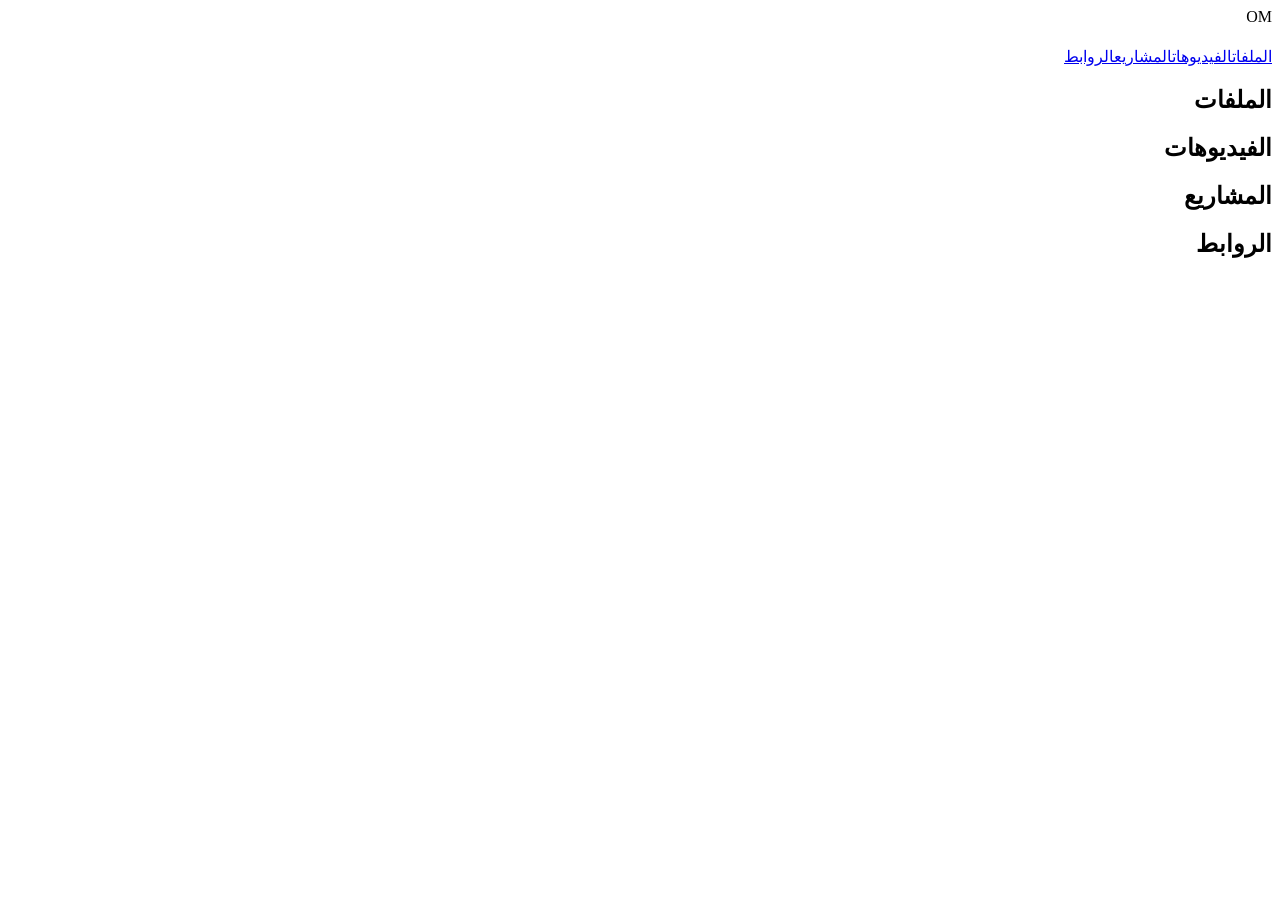
==== index.html @ b7ac4d61 "Create index.html" ====
<!DOCTYPE html>
<html lang="ar" dir="rtl">
<head>
<meta charset="utf-8">
<meta name="viewport" content="width=device-width, initial-scale=1">
<title>OM</title>
<link rel="stylesheet" href="style.css">
</head>
<body>
<header class="hero">
  <div class="logo" id="logo">OM</div>
  <h1 id="name"></h1>
  <p id="tagline"></p>
  <nav><a href="#files">الملفات</a><a href="#videos">الفيديوهات</a><a href="#projects">المشاريع</a><a href="#links">الروابط</a></nav>
</header>
<main>
  <section id="files"><h2>الملفات</h2><div id="filesBox"></div></section>
  <section id="videos"><h2>الفيديوهات</h2><div id="videosBox" class="vgrid"></div></section>
  <section id="projects"><h2>المشاريع</h2><div id="projBox"></div></section>
  <section id="links"><h2>الروابط</h2><div id="linkBox"></div></section>
</main>
<footer id="foot"></footer>
<script src="data.js"></script>
<script src="script.js"></script>
</body>
</html>
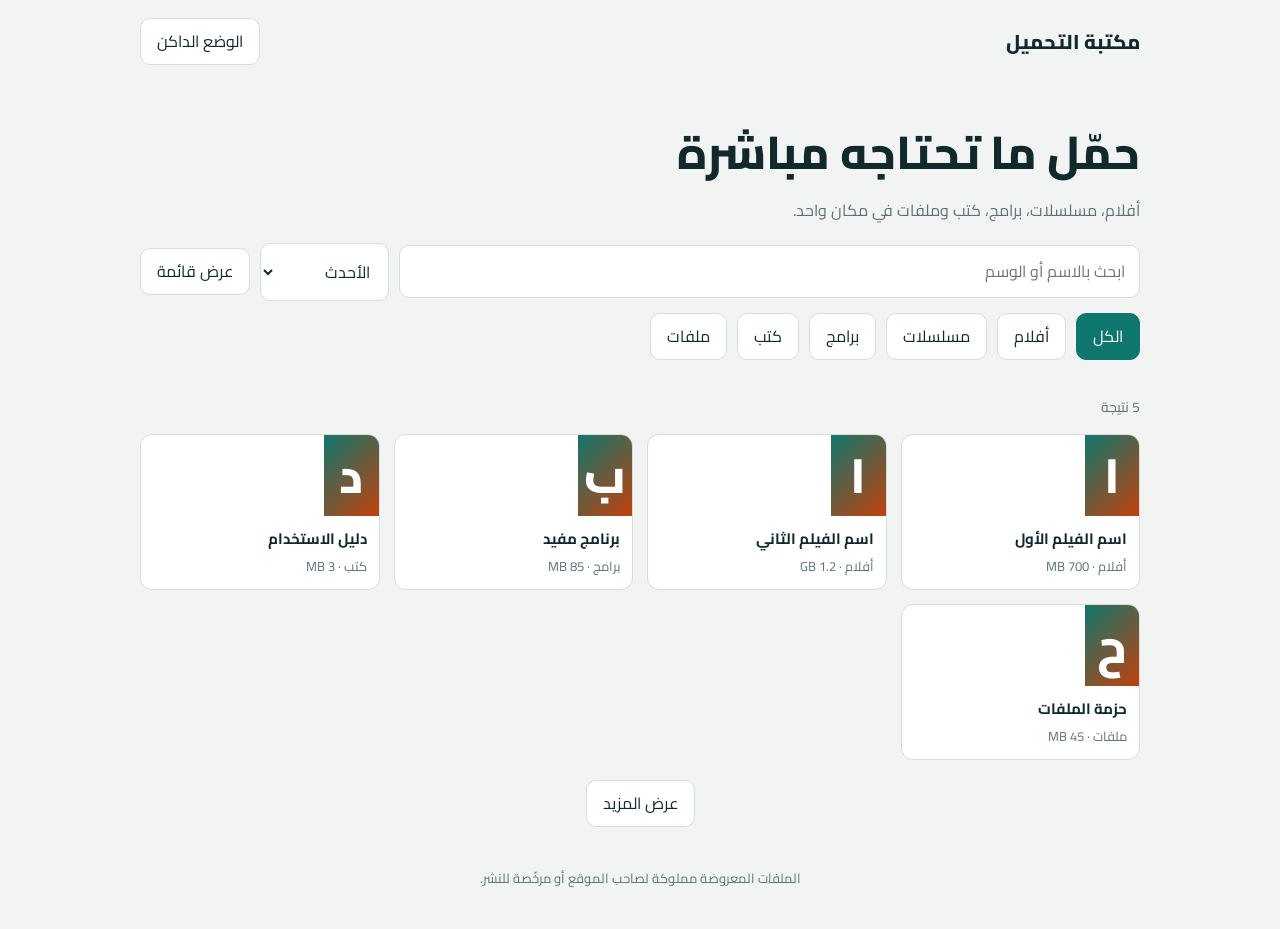
==== commit ea22544a: "Update index.html" ====
--- a/index.html
+++ b/index.html
@@ -3,24 +3,130 @@
 <head>
 <meta charset="utf-8">
 <meta name="viewport" content="width=device-width, initial-scale=1">
-<title>OM</title>
-<link rel="stylesheet" href="style.css">
+<title>مكتبة التحميل المباشر</title>
+<meta name="description" content="تحميل مباشر للأفلام والبرامج والكتب والملفات">
+<link href="https://fonts.googleapis.com/css2?family=Cairo:wght@400;600;800&display=swap" rel="stylesheet">
+<style>
+:root{--bg:#f1f4f3;--sf:#fff;--ink:#12292c;--mut:#5d7275;--ln:#d5dedd;--ac:#0f766e;--acx:#fff;--wm:#c2410c}
+:root[data-theme=dark]{--bg:#0e1b1d;--sf:#16282b;--ink:#e6f0ef;--mut:#93aaad;--ln:#27403f;--ac:#2dd4bf;--acx:#06201d;--wm:#fb923c}
+*{box-sizing:border-box}
+body{margin:0;background:var(--bg);color:var(--ink);font-family:Cairo,Tahoma,Arial,sans-serif;line-height:1.7}
+.w{max-width:1040px;margin:auto;padding:0 20px}
+.top{display:flex;justify-content:space-between;align-items:center;padding:18px 0}
+.logo{font-weight:800;font-size:20px}
+button,select,input{font:inherit;color:var(--ink)}
+.btn{padding:9px 16px;border:1px solid var(--ln);border-radius:10px;background:var(--sf);cursor:pointer}
+.btn[aria-pressed=true]{background:var(--ac);color:var(--acx);border-color:var(--ac)}
+.hero{padding:30px 0 18px}
+h1{font-size:clamp(28px,6vw,46px);font-weight:800;margin:0 0 6px}
+.hero p{margin:0 0 18px;color:var(--mut)}
+.row{display:flex;gap:10px;flex-wrap:wrap;align-items:center;margin-bottom:12px}
+input[type=search],select{padding:12px 14px;border:1px solid var(--ln);border-radius:10px;background:var(--sf)}
+input[type=search]{flex:1 1 260px}
+.stats{color:var(--mut);font-size:14px;margin:6px 0 14px}
+#list{display:grid;grid-template-columns:repeat(auto-fill,minmax(200px,1fr));gap:14px;padding-bottom:20px}
+#list.rows{grid-template-columns:1fr}
+.card{background:var(--sf);border:1px solid var(--ln);border-radius:12px;overflow:hidden;cursor:pointer;display:flex;flex-direction:column;text-align:right;padding:0}
+.rows .card{flex-direction:row;align-items:center}
+.cover{aspect-ratio:2/3;background:linear-gradient(135deg,var(--ac),var(--wm));display:grid;place-items:center;font-size:48px;font-weight:800;color:#fff;background-size:cover;background-position:center}
+.rows .cover{width:64px;aspect-ratio:1;font-size:26px;flex:none}
+.info{padding:10px 12px}
+.info b{display:block;font-size:15px}
+.mut{color:var(--mut);font-size:13px}
+.more{display:block;margin:0 auto 40px}
+dialog{border:1px solid var(--ln);border-radius:14px;background:var(--sf);color:var(--ink);max-width:480px;width:92%;padding:22px}
+dialog::backdrop{background:rgba(0,0,0,.55)}
+dialog h2{margin:0 0 6px}
+.tbl{display:grid;grid-template-columns:auto 1fr;gap:4px 16px;margin:14px 0;font-size:14px}
+.tbl span:nth-child(odd){color:var(--mut)}
+.acts{display:flex;gap:8px;flex-wrap:wrap}
+.dl{flex:1;text-align:center;text-decoration:none;padding:11px;border-radius:10px;background:var(--ac);color:var(--acx);font-weight:600}
+.empty{grid-column:1/-1;text-align:center;color:var(--mut);padding:40px 0}
+footer{text-align:center;color:var(--mut);font-size:13px;padding:0 20px 40px}
+:focus-visible{outline:3px solid var(--wm);outline-offset:2px}
+</style>
 </head>
 <body>
-<header class="hero">
-  <div class="logo" id="logo">OM</div>
-  <h1 id="name"></h1>
-  <p id="tagline"></p>
-  <nav><a href="#files">الملفات</a><a href="#videos">الفيديوهات</a><a href="#projects">المشاريع</a><a href="#links">الروابط</a></nav>
-</header>
-<main>
-  <section id="files"><h2>الملفات</h2><div id="filesBox"></div></section>
-  <section id="videos"><h2>الفيديوهات</h2><div id="videosBox" class="vgrid"></div></section>
-  <section id="projects"><h2>المشاريع</h2><div id="projBox"></div></section>
-  <section id="links"><h2>الروابط</h2><div id="linkBox"></div></section>
-</main>
-<footer id="foot"></footer>
-<script src="data.js"></script>
-<script src="script.js"></script>
+<div class="w">
+  <div class="top"><span class="logo">مكتبة التحميل</span><button class="btn" id="theme">الوضع الداكن</button></div>
+  <section class="hero">
+    <h1>حمّل ما تحتاجه مباشرة</h1>
+    <p>أفلام، مسلسلات، برامج، كتب وملفات في مكان واحد.</p>
+    <div class="row">
+      <input type="search" id="q" placeholder="ابحث بالاسم أو الوسم" aria-label="بحث">
+      <select id="sort" aria-label="ترتيب">
+        <option value="new">الأحدث</option><option value="pop">الأكثر تحميلاً</option>
+        <option value="big">الأكبر حجماً</option><option value="az">أبجدياً</option>
+      </select>
+      <button class="btn" id="view" aria-pressed="false">عرض قائمة</button>
+    </div>
+    <div class="row" id="cats"></div>
+  </section>
+  <div class="stats" id="stats"></div>
+  <main id="list"></main>
+  <button class="btn more" id="more">عرض المزيد</button>
+</div>
+<footer>الملفات المعروضة مملوكة لصاحب الموقع أو مرخّصة للنشر.</footer>
+
+<dialog id="dlg">
+  <h2 id="dt"></h2><div class="mut" id="dd"></div>
+  <div class="tbl" id="dm"></div>
+  <div class="acts">
+    <a class="dl" id="dl" download>تحميل مباشر</a>
+    <button class="btn" id="share">نسخ الرابط</button>
+    <button class="btn" id="close">إغلاق</button>
+  </div>
+</dialog>
+
+<script>
+/* ===== عدّل القائمة فقط =====
+ cat: أفلام | مسلسلات | برامج | كتب | ملفات
+ sizeMB: الحجم بالميغابايت | cover: رابط صورة الغلاف (اختياري) | date: YYYY-MM-DD
+*/
+const ITEMS=[
+ {id:1,title:"اسم الفيلم الأول",cat:"أفلام",sizeMB:700,fmt:"MP4",date:"2026-11-01",desc:"وصف مختصر للفيلم.",tags:["دراما"],url:"files/film1.mp4",cover:""},
+ {id:2,title:"اسم الفيلم الثاني",cat:"أفلام",sizeMB:1200,fmt:"MKV",date:"2026-10-20",desc:"وصف مختصر للفيلم.",tags:["أكشن"],url:"https://example.com/film2.mkv",cover:""},
+ {id:3,title:"برنامج مفيد",cat:"برامج",sizeMB:85,fmt:"EXE",date:"2026-09-05",desc:"وصف البرنامج ومتطلباته.",tags:["أدوات"],url:"files/app.exe",cover:""},
+ {id:4,title:"دليل الاستخدام",cat:"كتب",sizeMB:3,fmt:"PDF",date:"2026-08-12",desc:"كتاب إلكتروني.",tags:["تعليم"],url:"files/guide.pdf",cover:""},
+ {id:5,title:"حزمة الملفات",cat:"ملفات",sizeMB:45,fmt:"ZIP",date:"2026-07-30",desc:"مجموعة ملفات مضغوطة.",tags:["حزمة"],url:"files/pack.zip",cover:""}
+];
+const CATS=["الكل","أفلام","مسلسلات","برامج","كتب","ملفات"],PAGE=12;
+const $=s=>document.getElementById(s);
+let cat="الكل",shown=PAGE,cur=null,counts={};
+try{counts=JSON.parse(localStorage.getItem("dlc")||"{}")}catch(e){}
+const esc=s=>String(s).replace(/[&<>"']/g,c=>({"&":"&amp;","<":"&lt;",">":"&gt;",'"':"&quot;","'":"&#39;"}[c]));
+const size=m=>m>=1024?(m/1024).toFixed(1)+" GB":m+" MB";
+const pop=i=>counts[i.id]||0;
+
+$("cats").innerHTML=CATS.map(c=>`<button class="btn" data-c="${c}" aria-pressed="${c==="الكل"}">${c}</button>`).join("");
+$("cats").onclick=e=>{const b=e.target.closest("button");if(!b)return;cat=b.dataset.c;shown=PAGE;
+ document.querySelectorAll("#cats button").forEach(x=>x.setAttribute("aria-pressed",x===b));render()};
+
+function render(){
+ const t=$("q").value.trim().toLowerCase(),s=$("sort").value;
+ let r=ITEMS.filter(i=>(cat==="الكل"||i.cat===cat)&&(i.title+" "+i.tags.join(" ")).toLowerCase().includes(t));
+ r.sort({new:(a,b)=>b.date.localeCompare(a.date),pop:(a,b)=>pop(b)-pop(a),big:(a,b)=>b.sizeMB-a.sizeMB,az:(a,b)=>a.title.localeCompare(b.title,"ar")}[s]);
+ $("stats").textContent=r.length+" نتيجة";
+ $("list").innerHTML=r.length?r.slice(0,shown).map(i=>`<button class="card" data-id="${i.id}">
+  <div class="cover" ${i.cover?`style="background-image:url('${esc(i.cover)}')"`:""}>${i.cover?"":esc(i.title[0])}</div>
+  <div class="info"><b>${esc(i.title)}</b><span class="mut">${i.cat} · ${size(i.sizeMB)}</span></div></button>`).join(""):'<div class="empty">لا توجد نتائج. جرّب كلمة أخرى أو قسماً آخر.</div>';
+ $("more").hidden=r.length<=shown;
+}
+$("q").oninput=()=>{shown=PAGE;render()};$("sort").onchange=render;
+$("more").onclick=()=>{shown+=PAGE;render()};
+$("view").onclick=e=>{const on=$("list").classList.toggle("rows");e.target.setAttribute("aria-pressed",on);e.target.textContent=on?"عرض شبكة":"عرض قائمة"};
+$("list").onclick=e=>{const c=e.target.closest(".card");if(!c)return;cur=ITEMS.find(i=>i.id==c.dataset.id);
+ $("dt").textContent=cur.title;$("dd").textContent=cur.desc;
+ $("dm").innerHTML=[["القسم",cur.cat],["الصيغة",cur.fmt],["الحجم",size(cur.sizeMB)],["التاريخ",cur.date],["التحميلات",pop(cur)]].map(([a,b])=>`<span>${a}</span><span>${esc(b)}</span>`).join("");
+ $("dl").href=cur.url;$("dlg").showModal()};
+$("dl").onclick=()=>{counts[cur.id]=pop(cur)+1;try{localStorage.setItem("dlc",JSON.stringify(counts))}catch(e){}};
+$("close").onclick=()=>$("dlg").close();
+$("share").onclick=async()=>{const u=new URL(cur.url,location.href).href;
+ try{await navigator.clipboard.writeText(u);$("share").textContent="تم النسخ"}catch(e){prompt("انسخ الرابط",u)}
+ setTimeout(()=>$("share").textContent="نسخ الرابط",1500)};
+$("theme").onclick=()=>{const d=document.documentElement.dataset.theme!=="dark";document.documentElement.dataset.theme=d?"dark":"light";$("theme").textContent=d?"الوضع الفاتح":"الوضع الداكن"};
+if(matchMedia("(prefers-color-scheme:dark)").matches)$("theme").click();
+render();
+</script>
 </body>
 </html>
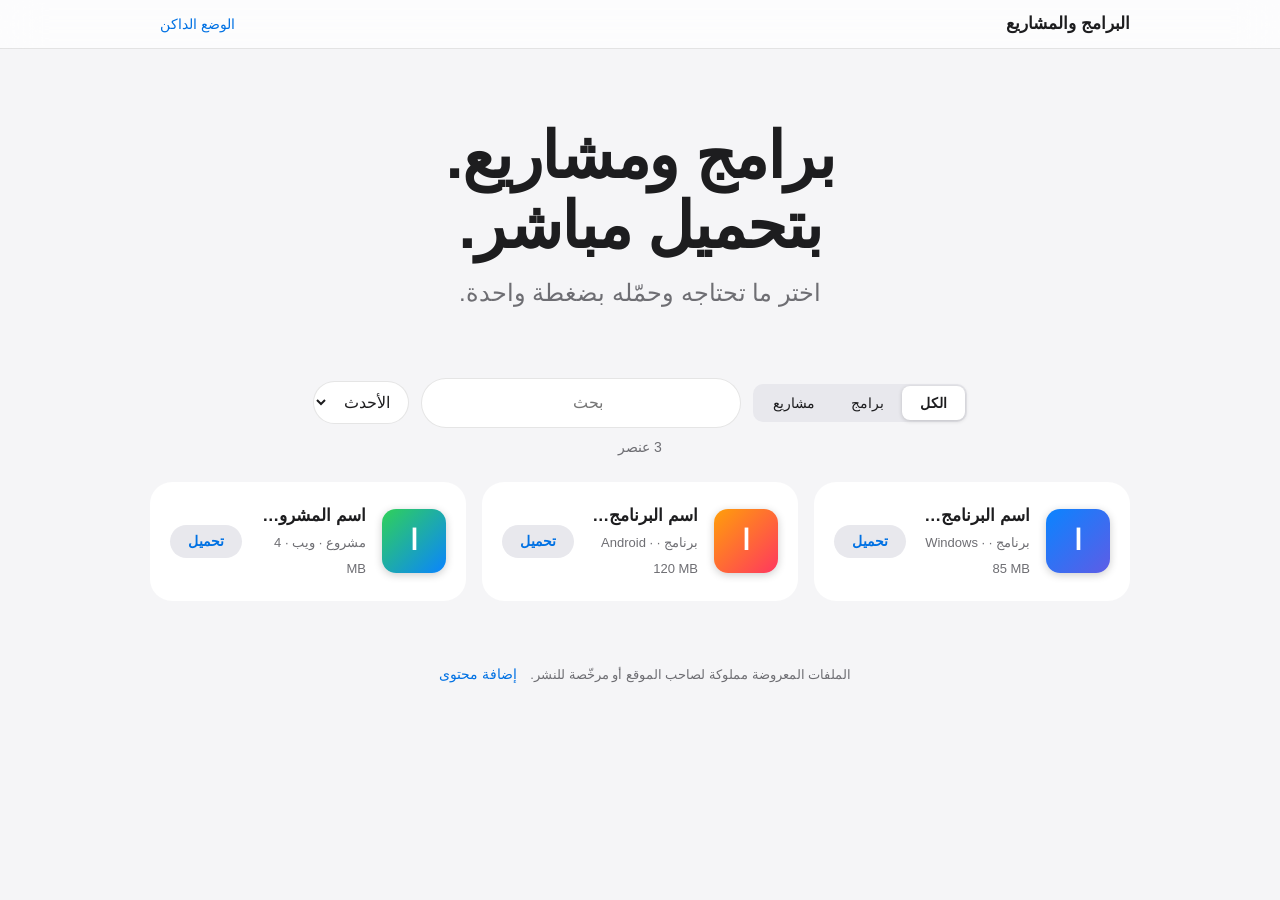
==== commit 1d8d43da: "Add files via upload" ====
--- a/index.html
+++ b/index.html
@@ -3,130 +3,171 @@
 <head>
 <meta charset="utf-8">
 <meta name="viewport" content="width=device-width, initial-scale=1">
-<title>مكتبة التحميل المباشر</title>
-<meta name="description" content="تحميل مباشر للأفلام والبرامج والكتب والملفات">
-<link href="https://fonts.googleapis.com/css2?family=Cairo:wght@400;600;800&display=swap" rel="stylesheet">
+<title>البرامج والمشاريع</title>
+<meta name="description" content="تحميل برامج ومشاريع مباشرة">
 <style>
-:root{--bg:#f1f4f3;--sf:#fff;--ink:#12292c;--mut:#5d7275;--ln:#d5dedd;--ac:#0f766e;--acx:#fff;--wm:#c2410c}
-:root[data-theme=dark]{--bg:#0e1b1d;--sf:#16282b;--ink:#e6f0ef;--mut:#93aaad;--ln:#27403f;--ac:#2dd4bf;--acx:#06201d;--wm:#fb923c}
+:root{--bg:#f5f5f7;--sf:#fff;--ink:#1d1d1f;--mut:#6e6e73;--ln:rgba(0,0,0,.1);--ac:#0071e3;--nav:rgba(255,255,255,.72);--seg:#e8e8ed}
+:root[data-theme=dark]{--bg:#000;--sf:#1d1d1f;--ink:#f5f5f7;--mut:#a1a1a6;--ln:rgba(255,255,255,.14);--ac:#2997ff;--nav:rgba(22,22,23,.72);--seg:#2c2c2e}
 *{box-sizing:border-box}
-body{margin:0;background:var(--bg);color:var(--ink);font-family:Cairo,Tahoma,Arial,sans-serif;line-height:1.7}
-.w{max-width:1040px;margin:auto;padding:0 20px}
-.top{display:flex;justify-content:space-between;align-items:center;padding:18px 0}
-.logo{font-weight:800;font-size:20px}
-button,select,input{font:inherit;color:var(--ink)}
-.btn{padding:9px 16px;border:1px solid var(--ln);border-radius:10px;background:var(--sf);cursor:pointer}
-.btn[aria-pressed=true]{background:var(--ac);color:var(--acx);border-color:var(--ac)}
-.hero{padding:30px 0 18px}
-h1{font-size:clamp(28px,6vw,46px);font-weight:800;margin:0 0 6px}
-.hero p{margin:0 0 18px;color:var(--mut)}
-.row{display:flex;gap:10px;flex-wrap:wrap;align-items:center;margin-bottom:12px}
-input[type=search],select{padding:12px 14px;border:1px solid var(--ln);border-radius:10px;background:var(--sf)}
-input[type=search]{flex:1 1 260px}
-.stats{color:var(--mut);font-size:14px;margin:6px 0 14px}
-#list{display:grid;grid-template-columns:repeat(auto-fill,minmax(200px,1fr));gap:14px;padding-bottom:20px}
-#list.rows{grid-template-columns:1fr}
-.card{background:var(--sf);border:1px solid var(--ln);border-radius:12px;overflow:hidden;cursor:pointer;display:flex;flex-direction:column;text-align:right;padding:0}
-.rows .card{flex-direction:row;align-items:center}
-.cover{aspect-ratio:2/3;background:linear-gradient(135deg,var(--ac),var(--wm));display:grid;place-items:center;font-size:48px;font-weight:800;color:#fff;background-size:cover;background-position:center}
-.rows .cover{width:64px;aspect-ratio:1;font-size:26px;flex:none}
-.info{padding:10px 12px}
-.info b{display:block;font-size:15px}
+html{-webkit-text-size-adjust:100%}
+body{margin:0;background:var(--bg);color:var(--ink);line-height:1.6;
+ font-family:-apple-system,BlinkMacSystemFont,"SF Pro Display","SF Arabic","Segoe UI",Tahoma,Arial,sans-serif;-webkit-font-smoothing:antialiased}
+nav{position:sticky;top:0;z-index:5;background:var(--nav);backdrop-filter:saturate(180%) blur(20px);-webkit-backdrop-filter:saturate(180%) blur(20px);border-bottom:1px solid var(--ln)}
+.w{max-width:1024px;margin:auto;padding:0 22px}
+nav .w{display:flex;justify-content:space-between;align-items:center;height:48px}
+.brand{font-weight:600;font-size:17px}
+.pill{border:0;background:transparent;color:var(--ac);font:inherit;font-size:14px;cursor:pointer;padding:6px 10px;border-radius:99px}
+.pill:hover{background:var(--seg)}
+.hero{text-align:center;padding:72px 0 36px}
+h1{font-size:clamp(34px,7vw,64px);font-weight:700;letter-spacing:-.02em;line-height:1.1;margin:0 0 12px}
+.hero p{font-size:clamp(17px,2.6vw,24px);color:var(--mut);margin:0 auto;max-width:34ch}
+.bar{display:flex;gap:12px;flex-wrap:wrap;justify-content:center;align-items:center;margin:30px 0 8px}
+.seg{display:inline-flex;background:var(--seg);border-radius:10px;padding:2px}
+.seg button{border:0;background:transparent;color:var(--ink);font:inherit;font-size:14px;padding:6px 18px;border-radius:8px;cursor:pointer}
+.seg button[aria-pressed=true]{background:var(--sf);box-shadow:0 1px 4px rgba(0,0,0,.18);font-weight:600}
+input,select,textarea{font:inherit;color:var(--ink);background:var(--sf);border:1px solid var(--ln);border-radius:12px;padding:11px 14px;width:100%}
+.bar input{width:min(100%,320px);border-radius:99px;text-align:center}
+.bar select{width:auto;border-radius:99px}
+.count{text-align:center;color:var(--mut);font-size:14px;margin:6px 0 24px}
+#list{display:grid;grid-template-columns:repeat(auto-fill,minmax(300px,1fr));gap:16px;padding-bottom:56px}
+.card{background:var(--sf);border-radius:22px;padding:20px;display:flex;gap:16px;align-items:center;cursor:pointer;border:0;text-align:right;color:inherit;font:inherit;width:100%;transition:transform .2s}
+.card:hover{transform:scale(1.02)}
+.icon{width:64px;height:64px;border-radius:22%;flex:none;display:grid;place-items:center;color:#fff;font-size:28px;font-weight:700;background-size:cover;background-position:center;box-shadow:0 2px 8px rgba(0,0,0,.2)}
+.card .t{flex:1;min-width:0}
+.card b{display:block;font-size:17px;font-weight:600;white-space:nowrap;overflow:hidden;text-overflow:ellipsis}
 .mut{color:var(--mut);font-size:13px}
-.more{display:block;margin:0 auto 40px}
-dialog{border:1px solid var(--ln);border-radius:14px;background:var(--sf);color:var(--ink);max-width:480px;width:92%;padding:22px}
-dialog::backdrop{background:rgba(0,0,0,.55)}
-dialog h2{margin:0 0 6px}
-.tbl{display:grid;grid-template-columns:auto 1fr;gap:4px 16px;margin:14px 0;font-size:14px}
+.get{background:var(--seg);color:var(--ac);border-radius:99px;padding:5px 18px;font-weight:600;font-size:14px}
+.empty{grid-column:1/-1;text-align:center;color:var(--mut);padding:50px 0}
+dialog{border:0;border-radius:24px;background:var(--sf);color:var(--ink);width:min(92%,460px);padding:26px;box-shadow:0 20px 60px rgba(0,0,0,.35)}
+dialog::backdrop{background:rgba(0,0,0,.45);backdrop-filter:blur(6px)}
+.head{display:flex;gap:16px;align-items:center;margin-bottom:12px}
+.head h2{margin:0;font-size:24px;font-weight:700}
+.tbl{display:grid;grid-template-columns:auto 1fr;gap:6px 18px;font-size:14px;margin:16px 0;padding:14px 0;border-block:1px solid var(--ln)}
 .tbl span:nth-child(odd){color:var(--mut)}
 .acts{display:flex;gap:8px;flex-wrap:wrap}
-.dl{flex:1;text-align:center;text-decoration:none;padding:11px;border-radius:10px;background:var(--ac);color:var(--acx);font-weight:600}
-.empty{grid-column:1/-1;text-align:center;color:var(--mut);padding:40px 0}
-footer{text-align:center;color:var(--mut);font-size:13px;padding:0 20px 40px}
-:focus-visible{outline:3px solid var(--wm);outline-offset:2px}
+.btn{flex:1;text-align:center;text-decoration:none;border:0;cursor:pointer;font:inherit;font-weight:600;padding:12px 18px;border-radius:99px;background:var(--seg);color:var(--ac)}
+.btn.main{background:var(--ac);color:#fff}
+.btn:hover{filter:brightness(1.08)}
+#admin{display:none;padding-bottom:60px}
+#admin.on{display:block}
+#admin form{display:grid;gap:12px;grid-template-columns:repeat(auto-fit,minmax(220px,1fr));background:var(--sf);border-radius:22px;padding:22px}
+#admin .full{grid-column:1/-1}
+label{font-size:13px;color:var(--mut);display:block;margin-bottom:4px}
+pre{direction:ltr;text-align:left;background:var(--sf);border-radius:16px;padding:16px;overflow:auto;font-size:13px;white-space:pre-wrap;word-break:break-all}
+footer{text-align:center;color:var(--mut);font-size:13px;padding:0 20px 44px}
+:focus-visible{outline:3px solid var(--ac);outline-offset:2px}
+@media (prefers-reduced-motion:reduce){.card{transition:none}}
 </style>
 </head>
 <body>
+<nav><div class="w"><span class="brand">البرامج والمشاريع</span><button class="pill" id="theme">الوضع الداكن</button></div></nav>
+
 <div class="w">
-  <div class="top"><span class="logo">مكتبة التحميل</span><button class="btn" id="theme">الوضع الداكن</button></div>
-  <section class="hero">
-    <h1>حمّل ما تحتاجه مباشرة</h1>
-    <p>أفلام، مسلسلات، برامج، كتب وملفات في مكان واحد.</p>
-    <div class="row">
-      <input type="search" id="q" placeholder="ابحث بالاسم أو الوسم" aria-label="بحث">
-      <select id="sort" aria-label="ترتيب">
-        <option value="new">الأحدث</option><option value="pop">الأكثر تحميلاً</option>
-        <option value="big">الأكبر حجماً</option><option value="az">أبجدياً</option>
-      </select>
-      <button class="btn" id="view" aria-pressed="false">عرض قائمة</button>
-    </div>
-    <div class="row" id="cats"></div>
-  </section>
-  <div class="stats" id="stats"></div>
+ <section id="store">
+  <div class="hero"><h1>برامج ومشاريع.<br>بتحميل مباشر.</h1><p>اختر ما تحتاجه وحمّله بضغطة واحدة.</p></div>
+  <div class="bar">
+   <div class="seg" id="seg">
+    <button data-c="الكل" aria-pressed="true">الكل</button><button data-c="برنامج" aria-pressed="false">برامج</button><button data-c="مشروع" aria-pressed="false">مشاريع</button>
+   </div>
+   <input type="search" id="q" placeholder="بحث" aria-label="بحث">
+   <select id="sort" aria-label="ترتيب"><option value="new">الأحدث</option><option value="az">أبجدياً</option></select>
+  </div>
+  <div class="count" id="count"></div>
   <main id="list"></main>
-  <button class="btn more" id="more">عرض المزيد</button>
+ </section>
+
+ <section id="admin">
+  <div class="hero" style="padding-bottom:20px"><h1 style="font-size:40px">إضافة محتوى</h1><p>املأ الحقول، انسخ الناتج وألصقه في data.json.</p></div>
+  <form id="f">
+   <div><label>النوع</label><select name="type"><option>برنامج</option><option>مشروع</option></select></div>
+   <div><label>الاسم</label><input name="title" required></div>
+   <div class="full"><label>الوصف</label><textarea name="desc" rows="2"></textarea></div>
+   <div><label>الإصدار</label><input name="version" placeholder="1.0.0"></div>
+   <div><label>الحجم</label><input name="size" placeholder="50 MB"></div>
+   <div><label>المنصة</label><input name="platform" placeholder="Windows / Android / ويب"></div>
+   <div><label>الوسوم (افصل بفاصلة)</label><input name="tags"></div>
+   <div><label>رابط التحميل</label><input name="url" dir="ltr"></div>
+   <div><label>رابط المستودع</label><input name="repo" dir="ltr"></div>
+   <div><label>رابط التجربة</label><input name="demo" dir="ltr"></div>
+   <div><label>رابط الأيقونة</label><input name="icon" dir="ltr"></div>
+   <div class="full acts"><button class="btn main" type="submit">إنشاء الكود</button><button class="btn" type="button" id="preview">معاينة هنا فقط</button><button class="btn" type="button" id="back">رجوع للموقع</button></div>
+  </form>
+  <p class="mut">الصق السطر الناتج داخل القوسين [ ] في data.json وافصل بين العناصر بفاصلة، ثم احفظ في GitHub.</p>
+  <pre id="out" hidden></pre><button class="btn main" id="copy" hidden>نسخ</button>
+ </section>
 </div>
-<footer>الملفات المعروضة مملوكة لصاحب الموقع أو مرخّصة للنشر.</footer>
+<footer>الملفات المعروضة مملوكة لصاحب الموقع أو مرخّصة للنشر. <button class="pill" id="adm">إضافة محتوى</button></footer>
 
 <dialog id="dlg">
-  <h2 id="dt"></h2><div class="mut" id="dd"></div>
-  <div class="tbl" id="dm"></div>
-  <div class="acts">
-    <a class="dl" id="dl" download>تحميل مباشر</a>
-    <button class="btn" id="share">نسخ الرابط</button>
-    <button class="btn" id="close">إغلاق</button>
-  </div>
+ <div class="head"><div class="icon" id="di"></div><div><h2 id="dt"></h2><div class="mut" id="ds"></div></div></div>
+ <div id="dd"></div><div class="tbl" id="dm"></div>
+ <div class="acts" id="da"></div>
 </dialog>
 
 <script>
-/* ===== عدّل القائمة فقط =====
- cat: أفلام | مسلسلات | برامج | كتب | ملفات
- sizeMB: الحجم بالميغابايت | cover: رابط صورة الغلاف (اختياري) | date: YYYY-MM-DD
-*/
-const ITEMS=[
- {id:1,title:"اسم الفيلم الأول",cat:"أفلام",sizeMB:700,fmt:"MP4",date:"2026-11-01",desc:"وصف مختصر للفيلم.",tags:["دراما"],url:"files/film1.mp4",cover:""},
- {id:2,title:"اسم الفيلم الثاني",cat:"أفلام",sizeMB:1200,fmt:"MKV",date:"2026-10-20",desc:"وصف مختصر للفيلم.",tags:["أكشن"],url:"https://example.com/film2.mkv",cover:""},
- {id:3,title:"برنامج مفيد",cat:"برامج",sizeMB:85,fmt:"EXE",date:"2026-09-05",desc:"وصف البرنامج ومتطلباته.",tags:["أدوات"],url:"files/app.exe",cover:""},
- {id:4,title:"دليل الاستخدام",cat:"كتب",sizeMB:3,fmt:"PDF",date:"2026-08-12",desc:"كتاب إلكتروني.",tags:["تعليم"],url:"files/guide.pdf",cover:""},
- {id:5,title:"حزمة الملفات",cat:"ملفات",sizeMB:45,fmt:"ZIP",date:"2026-07-30",desc:"مجموعة ملفات مضغوطة.",tags:["حزمة"],url:"files/pack.zip",cover:""}
-];
-const CATS=["الكل","أفلام","مسلسلات","برامج","كتب","ملفات"],PAGE=12;
+const FALLBACK=[{id:"app-1",type:"برنامج",title:"اسم البرنامج الأول",desc:"وصف قصير.",version:"1.0.0",size:"85 MB",platform:"Windows",date:"2026-11-10",tags:["أدوات"],url:"files/app1.exe",repo:"",demo:"",icon:""}];
 const $=s=>document.getElementById(s);
-let cat="الكل",shown=PAGE,cur=null,counts={};
-try{counts=JSON.parse(localStorage.getItem("dlc")||"{}")}catch(e){}
-const esc=s=>String(s).replace(/[&<>"']/g,c=>({"&":"&amp;","<":"&lt;",">":"&gt;",'"':"&quot;","'":"&#39;"}[c]));
-const size=m=>m>=1024?(m/1024).toFixed(1)+" GB":m+" MB";
-const pop=i=>counts[i.id]||0;
+const esc=s=>String(s??"").replace(/[&<>"']/g,c=>({"&":"&amp;","<":"&lt;",">":"&gt;",'"':"&quot;","'":"&#39;"}[c]));
+const safe=u=>{u=String(u||"").trim();return /^(https?:\/\/|[\w.\-\/]+$)/i.test(u)?u:""};
+const GRAD=["#0a84ff,#5e5ce6","#ff9f0a,#ff375f","#30d158,#0a84ff","#bf5af2,#ff375f","#64d2ff,#5e5ce6"];
+let items=[],cat="الكل";
 
-$("cats").innerHTML=CATS.map(c=>`<button class="btn" data-c="${c}" aria-pressed="${c==="الكل"}">${c}</button>`).join("");
-$("cats").onclick=e=>{const b=e.target.closest("button");if(!b)return;cat=b.dataset.c;shown=PAGE;
- document.querySelectorAll("#cats button").forEach(x=>x.setAttribute("aria-pressed",x===b));render()};
-
+async function load(){
+ try{const r=await fetch("data.json",{cache:"no-store"});if(!r.ok)throw 0;items=await r.json()}
+ catch(e){items=FALLBACK}
+ render();
+}
+function icon(i,n){
+ const u=safe(i.icon);
+ return u?`<div class="icon" style="background-image:url('${esc(u)}')"></div>`:
+ `<div class="icon" style="background:linear-gradient(135deg,${GRAD[n%GRAD.length]})">${esc((i.title||"?")[0])}</div>`;
+}
 function render(){
  const t=$("q").value.trim().toLowerCase(),s=$("sort").value;
- let r=ITEMS.filter(i=>(cat==="الكل"||i.cat===cat)&&(i.title+" "+i.tags.join(" ")).toLowerCase().includes(t));
- r.sort({new:(a,b)=>b.date.localeCompare(a.date),pop:(a,b)=>pop(b)-pop(a),big:(a,b)=>b.sizeMB-a.sizeMB,az:(a,b)=>a.title.localeCompare(b.title,"ar")}[s]);
- $("stats").textContent=r.length+" نتيجة";
- $("list").innerHTML=r.length?r.slice(0,shown).map(i=>`<button class="card" data-id="${i.id}">
-  <div class="cover" ${i.cover?`style="background-image:url('${esc(i.cover)}')"`:""}>${i.cover?"":esc(i.title[0])}</div>
-  <div class="info"><b>${esc(i.title)}</b><span class="mut">${i.cat} · ${size(i.sizeMB)}</span></div></button>`).join(""):'<div class="empty">لا توجد نتائج. جرّب كلمة أخرى أو قسماً آخر.</div>';
- $("more").hidden=r.length<=shown;
+ const r=items.filter(i=>(cat==="الكل"||i.type===cat)&&((i.title||"")+" "+(i.tags||[]).join(" ")+" "+(i.platform||"")).toLowerCase().includes(t));
+ r.sort(s==="az"?(a,b)=>a.title.localeCompare(b.title,"ar"):(a,b)=>(b.date||"").localeCompare(a.date||""));
+ $("count").textContent=r.length+" عنصر";
+ $("list").innerHTML=r.length?r.map(i=>`<button class="card" data-id="${esc(i.id)}">${icon(i,items.indexOf(i))}
+  <div class="t"><b>${esc(i.title)}</b><span class="mut">${esc(i.type)} · ${esc(i.platform)} · ${esc(i.size)}</span></div><span class="get">تحميل</span></button>`).join(""):
+  '<div class="empty">لا توجد نتائج. جرّب كلمة أخرى.</div>';
 }
-$("q").oninput=()=>{shown=PAGE;render()};$("sort").onchange=render;
-$("more").onclick=()=>{shown+=PAGE;render()};
-$("view").onclick=e=>{const on=$("list").classList.toggle("rows");e.target.setAttribute("aria-pressed",on);e.target.textContent=on?"عرض شبكة":"عرض قائمة"};
-$("list").onclick=e=>{const c=e.target.closest(".card");if(!c)return;cur=ITEMS.find(i=>i.id==c.dataset.id);
- $("dt").textContent=cur.title;$("dd").textContent=cur.desc;
- $("dm").innerHTML=[["القسم",cur.cat],["الصيغة",cur.fmt],["الحجم",size(cur.sizeMB)],["التاريخ",cur.date],["التحميلات",pop(cur)]].map(([a,b])=>`<span>${a}</span><span>${esc(b)}</span>`).join("");
- $("dl").href=cur.url;$("dlg").showModal()};
-$("dl").onclick=()=>{counts[cur.id]=pop(cur)+1;try{localStorage.setItem("dlc",JSON.stringify(counts))}catch(e){}};
-$("close").onclick=()=>$("dlg").close();
-$("share").onclick=async()=>{const u=new URL(cur.url,location.href).href;
- try{await navigator.clipboard.writeText(u);$("share").textContent="تم النسخ"}catch(e){prompt("انسخ الرابط",u)}
- setTimeout(()=>$("share").textContent="نسخ الرابط",1500)};
+$("seg").onclick=e=>{const b=e.target.closest("button");if(!b)return;cat=b.dataset.c;
+ document.querySelectorAll("#seg button").forEach(x=>x.setAttribute("aria-pressed",x===b));render()};
+$("q").oninput=render;$("sort").onchange=render;
+
+$("list").onclick=e=>{
+ const c=e.target.closest(".card");if(!c)return;
+ const i=items.find(x=>x.id===c.dataset.id);if(!i)return;
+ $("di").outerHTML=icon(i,items.indexOf(i)).replace('class="icon"','class="icon" id="di"');
+ $("dt").textContent=i.title;$("ds").textContent=i.type+(i.version?" · الإصدار "+i.version:"");
+ $("dd").textContent=i.desc||"";
+ $("dm").innerHTML=[["المنصة",i.platform],["الحجم",i.size],["التاريخ",i.date],["الوسوم",(i.tags||[]).join("، ")]].filter(x=>x[1]).map(([a,b])=>`<span>${a}</span><span>${esc(b)}</span>`).join("");
+ const a=[];
+ if(safe(i.url))a.push(`<a class="btn main" href="${esc(safe(i.url))}" download>تحميل مباشر</a>`);
+ if(safe(i.demo))a.push(`<a class="btn" href="${esc(safe(i.demo))}" target="_blank" rel="noopener">تجربة</a>`);
+ if(safe(i.repo))a.push(`<a class="btn" href="${esc(safe(i.repo))}" target="_blank" rel="noopener">الكود المصدري</a>`);
+ a.push('<button class="btn" id="x">إغلاق</button>');
+ $("da").innerHTML=a.join("");$("x").onclick=()=>$("dlg").close();
+ $("dlg").showModal();
+};
+$("dlg").addEventListener("click",e=>{if(e.target===$("dlg"))$("dlg").close()});
+
+/* إضافة محتوى */
+function show(admin){$("admin").classList.toggle("on",admin);$("store").style.display=admin?"none":"block";scrollTo(0,0)}
+$("adm").onclick=()=>show(true);$("back").onclick=()=>show(false);
+function build(){
+ const d=Object.fromEntries(new FormData($("f")));
+ return {id:"item-"+Date.now(),type:d.type,title:d.title,desc:d.desc,version:d.version,size:d.size,platform:d.platform,
+  date:new Date().toISOString().slice(0,10),tags:(d.tags||"").split(",").map(x=>x.trim()).filter(Boolean),
+  url:d.url,repo:d.repo,demo:d.demo,icon:d.icon};
+}
+$("f").onsubmit=e=>{e.preventDefault();$("out").textContent=JSON.stringify(build(),null,1);$("out").hidden=false;$("copy").hidden=false};
+$("preview").onclick=()=>{if(!$("f").reportValidity())return;items.unshift(build());render();show(false)};
+$("copy").onclick=async()=>{try{await navigator.clipboard.writeText($("out").textContent);$("copy").textContent="تم النسخ"}catch(e){}setTimeout(()=>$("copy").textContent="نسخ",1500)};
+
 $("theme").onclick=()=>{const d=document.documentElement.dataset.theme!=="dark";document.documentElement.dataset.theme=d?"dark":"light";$("theme").textContent=d?"الوضع الفاتح":"الوضع الداكن"};
 if(matchMedia("(prefers-color-scheme:dark)").matches)$("theme").click();
-render();
+load();
 </script>
 </body>
 </html>
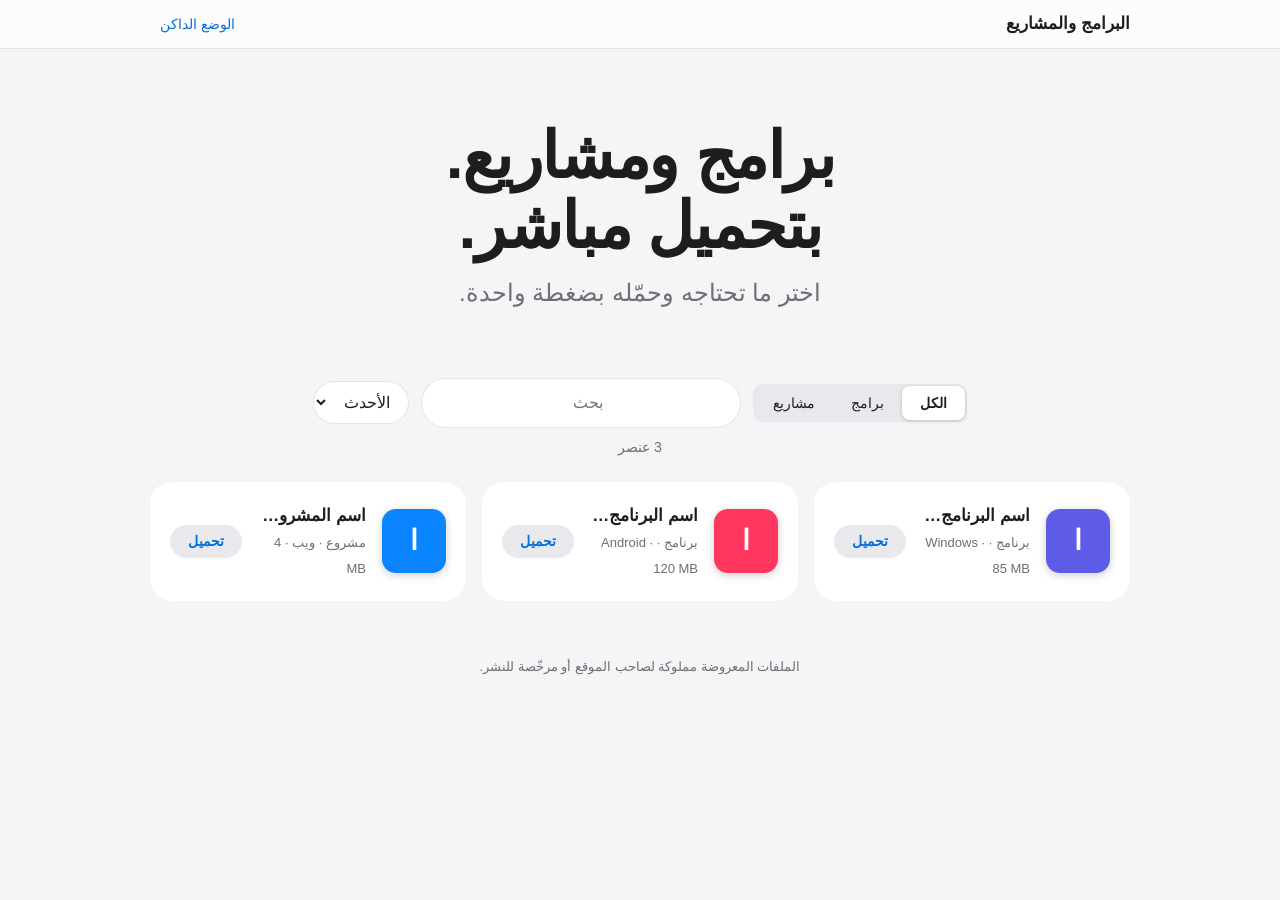
==== commit e2fc3edd: "Add files via upload" ====
--- a/index.html
+++ b/index.html
@@ -3,171 +3,31 @@
 <head>
 <meta charset="utf-8">
 <meta name="viewport" content="width=device-width, initial-scale=1">
+<meta http-equiv="Content-Security-Policy" content="default-src 'none'; script-src 'self'; style-src 'self'; img-src 'self' https: data:; connect-src 'self'; base-uri 'none'; form-action 'none'; object-src 'none'">
+<meta name="referrer" content="no-referrer">
 <title>البرامج والمشاريع</title>
-<meta name="description" content="تحميل برامج ومشاريع مباشرة">
-<style>
-:root{--bg:#f5f5f7;--sf:#fff;--ink:#1d1d1f;--mut:#6e6e73;--ln:rgba(0,0,0,.1);--ac:#0071e3;--nav:rgba(255,255,255,.72);--seg:#e8e8ed}
-:root[data-theme=dark]{--bg:#000;--sf:#1d1d1f;--ink:#f5f5f7;--mut:#a1a1a6;--ln:rgba(255,255,255,.14);--ac:#2997ff;--nav:rgba(22,22,23,.72);--seg:#2c2c2e}
-*{box-sizing:border-box}
-html{-webkit-text-size-adjust:100%}
-body{margin:0;background:var(--bg);color:var(--ink);line-height:1.6;
- font-family:-apple-system,BlinkMacSystemFont,"SF Pro Display","SF Arabic","Segoe UI",Tahoma,Arial,sans-serif;-webkit-font-smoothing:antialiased}
-nav{position:sticky;top:0;z-index:5;background:var(--nav);backdrop-filter:saturate(180%) blur(20px);-webkit-backdrop-filter:saturate(180%) blur(20px);border-bottom:1px solid var(--ln)}
-.w{max-width:1024px;margin:auto;padding:0 22px}
-nav .w{display:flex;justify-content:space-between;align-items:center;height:48px}
-.brand{font-weight:600;font-size:17px}
-.pill{border:0;background:transparent;color:var(--ac);font:inherit;font-size:14px;cursor:pointer;padding:6px 10px;border-radius:99px}
-.pill:hover{background:var(--seg)}
-.hero{text-align:center;padding:72px 0 36px}
-h1{font-size:clamp(34px,7vw,64px);font-weight:700;letter-spacing:-.02em;line-height:1.1;margin:0 0 12px}
-.hero p{font-size:clamp(17px,2.6vw,24px);color:var(--mut);margin:0 auto;max-width:34ch}
-.bar{display:flex;gap:12px;flex-wrap:wrap;justify-content:center;align-items:center;margin:30px 0 8px}
-.seg{display:inline-flex;background:var(--seg);border-radius:10px;padding:2px}
-.seg button{border:0;background:transparent;color:var(--ink);font:inherit;font-size:14px;padding:6px 18px;border-radius:8px;cursor:pointer}
-.seg button[aria-pressed=true]{background:var(--sf);box-shadow:0 1px 4px rgba(0,0,0,.18);font-weight:600}
-input,select,textarea{font:inherit;color:var(--ink);background:var(--sf);border:1px solid var(--ln);border-radius:12px;padding:11px 14px;width:100%}
-.bar input{width:min(100%,320px);border-radius:99px;text-align:center}
-.bar select{width:auto;border-radius:99px}
-.count{text-align:center;color:var(--mut);font-size:14px;margin:6px 0 24px}
-#list{display:grid;grid-template-columns:repeat(auto-fill,minmax(300px,1fr));gap:16px;padding-bottom:56px}
-.card{background:var(--sf);border-radius:22px;padding:20px;display:flex;gap:16px;align-items:center;cursor:pointer;border:0;text-align:right;color:inherit;font:inherit;width:100%;transition:transform .2s}
-.card:hover{transform:scale(1.02)}
-.icon{width:64px;height:64px;border-radius:22%;flex:none;display:grid;place-items:center;color:#fff;font-size:28px;font-weight:700;background-size:cover;background-position:center;box-shadow:0 2px 8px rgba(0,0,0,.2)}
-.card .t{flex:1;min-width:0}
-.card b{display:block;font-size:17px;font-weight:600;white-space:nowrap;overflow:hidden;text-overflow:ellipsis}
-.mut{color:var(--mut);font-size:13px}
-.get{background:var(--seg);color:var(--ac);border-radius:99px;padding:5px 18px;font-weight:600;font-size:14px}
-.empty{grid-column:1/-1;text-align:center;color:var(--mut);padding:50px 0}
-dialog{border:0;border-radius:24px;background:var(--sf);color:var(--ink);width:min(92%,460px);padding:26px;box-shadow:0 20px 60px rgba(0,0,0,.35)}
-dialog::backdrop{background:rgba(0,0,0,.45);backdrop-filter:blur(6px)}
-.head{display:flex;gap:16px;align-items:center;margin-bottom:12px}
-.head h2{margin:0;font-size:24px;font-weight:700}
-.tbl{display:grid;grid-template-columns:auto 1fr;gap:6px 18px;font-size:14px;margin:16px 0;padding:14px 0;border-block:1px solid var(--ln)}
-.tbl span:nth-child(odd){color:var(--mut)}
-.acts{display:flex;gap:8px;flex-wrap:wrap}
-.btn{flex:1;text-align:center;text-decoration:none;border:0;cursor:pointer;font:inherit;font-weight:600;padding:12px 18px;border-radius:99px;background:var(--seg);color:var(--ac)}
-.btn.main{background:var(--ac);color:#fff}
-.btn:hover{filter:brightness(1.08)}
-#admin{display:none;padding-bottom:60px}
-#admin.on{display:block}
-#admin form{display:grid;gap:12px;grid-template-columns:repeat(auto-fit,minmax(220px,1fr));background:var(--sf);border-radius:22px;padding:22px}
-#admin .full{grid-column:1/-1}
-label{font-size:13px;color:var(--mut);display:block;margin-bottom:4px}
-pre{direction:ltr;text-align:left;background:var(--sf);border-radius:16px;padding:16px;overflow:auto;font-size:13px;white-space:pre-wrap;word-break:break-all}
-footer{text-align:center;color:var(--mut);font-size:13px;padding:0 20px 44px}
-:focus-visible{outline:3px solid var(--ac);outline-offset:2px}
-@media (prefers-reduced-motion:reduce){.card{transition:none}}
-</style>
+<link rel="stylesheet" href="style.css">
 </head>
 <body>
 <nav><div class="w"><span class="brand">البرامج والمشاريع</span><button class="pill" id="theme">الوضع الداكن</button></div></nav>
-
 <div class="w">
- <section id="store">
-  <div class="hero"><h1>برامج ومشاريع.<br>بتحميل مباشر.</h1><p>اختر ما تحتاجه وحمّله بضغطة واحدة.</p></div>
-  <div class="bar">
-   <div class="seg" id="seg">
-    <button data-c="الكل" aria-pressed="true">الكل</button><button data-c="برنامج" aria-pressed="false">برامج</button><button data-c="مشروع" aria-pressed="false">مشاريع</button>
-   </div>
-   <input type="search" id="q" placeholder="بحث" aria-label="بحث">
-   <select id="sort" aria-label="ترتيب"><option value="new">الأحدث</option><option value="az">أبجدياً</option></select>
+ <div class="hero"><h1>برامج ومشاريع.<br>بتحميل مباشر.</h1><p>اختر ما تحتاجه وحمّله بضغطة واحدة.</p></div>
+ <div class="bar">
+  <div class="seg" id="seg">
+   <button data-c="الكل" aria-pressed="true">الكل</button><button data-c="برنامج" aria-pressed="false">برامج</button><button data-c="مشروع" aria-pressed="false">مشاريع</button>
   </div>
-  <div class="count" id="count"></div>
-  <main id="list"></main>
- </section>
-
- <section id="admin">
-  <div class="hero" style="padding-bottom:20px"><h1 style="font-size:40px">إضافة محتوى</h1><p>املأ الحقول، انسخ الناتج وألصقه في data.json.</p></div>
-  <form id="f">
-   <div><label>النوع</label><select name="type"><option>برنامج</option><option>مشروع</option></select></div>
-   <div><label>الاسم</label><input name="title" required></div>
-   <div class="full"><label>الوصف</label><textarea name="desc" rows="2"></textarea></div>
-   <div><label>الإصدار</label><input name="version" placeholder="1.0.0"></div>
-   <div><label>الحجم</label><input name="size" placeholder="50 MB"></div>
-   <div><label>المنصة</label><input name="platform" placeholder="Windows / Android / ويب"></div>
-   <div><label>الوسوم (افصل بفاصلة)</label><input name="tags"></div>
-   <div><label>رابط التحميل</label><input name="url" dir="ltr"></div>
-   <div><label>رابط المستودع</label><input name="repo" dir="ltr"></div>
-   <div><label>رابط التجربة</label><input name="demo" dir="ltr"></div>
-   <div><label>رابط الأيقونة</label><input name="icon" dir="ltr"></div>
-   <div class="full acts"><button class="btn main" type="submit">إنشاء الكود</button><button class="btn" type="button" id="preview">معاينة هنا فقط</button><button class="btn" type="button" id="back">رجوع للموقع</button></div>
-  </form>
-  <p class="mut">الصق السطر الناتج داخل القوسين [ ] في data.json وافصل بين العناصر بفاصلة، ثم احفظ في GitHub.</p>
-  <pre id="out" hidden></pre><button class="btn main" id="copy" hidden>نسخ</button>
- </section>
+  <input type="search" id="q" placeholder="بحث" aria-label="بحث">
+  <select id="sort" aria-label="ترتيب"><option value="new">الأحدث</option><option value="az">أبجدياً</option></select>
+ </div>
+ <div class="count" id="count"></div>
+ <main id="list"></main>
 </div>
-<footer>الملفات المعروضة مملوكة لصاحب الموقع أو مرخّصة للنشر. <button class="pill" id="adm">إضافة محتوى</button></footer>
-
+<footer>الملفات المعروضة مملوكة لصاحب الموقع أو مرخّصة للنشر.</footer>
 <dialog id="dlg">
- <div class="head"><div class="icon" id="di"></div><div><h2 id="dt"></h2><div class="mut" id="ds"></div></div></div>
- <div id="dd"></div><div class="tbl" id="dm"></div>
- <div class="acts" id="da"></div>
+ <div class="head"><div id="dI"></div><div><h2 id="dt"></h2><div class="mut" id="ds"></div></div></div>
+ <div id="dd"></div><div class="tbl" id="dm"></div><div class="acts" id="da"></div>
 </dialog>
-
-<script>
-const FALLBACK=[{id:"app-1",type:"برنامج",title:"اسم البرنامج الأول",desc:"وصف قصير.",version:"1.0.0",size:"85 MB",platform:"Windows",date:"2026-11-10",tags:["أدوات"],url:"files/app1.exe",repo:"",demo:"",icon:""}];
-const $=s=>document.getElementById(s);
-const esc=s=>String(s??"").replace(/[&<>"']/g,c=>({"&":"&amp;","<":"&lt;",">":"&gt;",'"':"&quot;","'":"&#39;"}[c]));
-const safe=u=>{u=String(u||"").trim();return /^(https?:\/\/|[\w.\-\/]+$)/i.test(u)?u:""};
-const GRAD=["#0a84ff,#5e5ce6","#ff9f0a,#ff375f","#30d158,#0a84ff","#bf5af2,#ff375f","#64d2ff,#5e5ce6"];
-let items=[],cat="الكل";
-
-async function load(){
- try{const r=await fetch("data.json",{cache:"no-store"});if(!r.ok)throw 0;items=await r.json()}
- catch(e){items=FALLBACK}
- render();
-}
-function icon(i,n){
- const u=safe(i.icon);
- return u?`<div class="icon" style="background-image:url('${esc(u)}')"></div>`:
- `<div class="icon" style="background:linear-gradient(135deg,${GRAD[n%GRAD.length]})">${esc((i.title||"?")[0])}</div>`;
-}
-function render(){
- const t=$("q").value.trim().toLowerCase(),s=$("sort").value;
- const r=items.filter(i=>(cat==="الكل"||i.type===cat)&&((i.title||"")+" "+(i.tags||[]).join(" ")+" "+(i.platform||"")).toLowerCase().includes(t));
- r.sort(s==="az"?(a,b)=>a.title.localeCompare(b.title,"ar"):(a,b)=>(b.date||"").localeCompare(a.date||""));
- $("count").textContent=r.length+" عنصر";
- $("list").innerHTML=r.length?r.map(i=>`<button class="card" data-id="${esc(i.id)}">${icon(i,items.indexOf(i))}
-  <div class="t"><b>${esc(i.title)}</b><span class="mut">${esc(i.type)} · ${esc(i.platform)} · ${esc(i.size)}</span></div><span class="get">تحميل</span></button>`).join(""):
-  '<div class="empty">لا توجد نتائج. جرّب كلمة أخرى.</div>';
-}
-$("seg").onclick=e=>{const b=e.target.closest("button");if(!b)return;cat=b.dataset.c;
- document.querySelectorAll("#seg button").forEach(x=>x.setAttribute("aria-pressed",x===b));render()};
-$("q").oninput=render;$("sort").onchange=render;
-
-$("list").onclick=e=>{
- const c=e.target.closest(".card");if(!c)return;
- const i=items.find(x=>x.id===c.dataset.id);if(!i)return;
- $("di").outerHTML=icon(i,items.indexOf(i)).replace('class="icon"','class="icon" id="di"');
- $("dt").textContent=i.title;$("ds").textContent=i.type+(i.version?" · الإصدار "+i.version:"");
- $("dd").textContent=i.desc||"";
- $("dm").innerHTML=[["المنصة",i.platform],["الحجم",i.size],["التاريخ",i.date],["الوسوم",(i.tags||[]).join("، ")]].filter(x=>x[1]).map(([a,b])=>`<span>${a}</span><span>${esc(b)}</span>`).join("");
- const a=[];
- if(safe(i.url))a.push(`<a class="btn main" href="${esc(safe(i.url))}" download>تحميل مباشر</a>`);
- if(safe(i.demo))a.push(`<a class="btn" href="${esc(safe(i.demo))}" target="_blank" rel="noopener">تجربة</a>`);
- if(safe(i.repo))a.push(`<a class="btn" href="${esc(safe(i.repo))}" target="_blank" rel="noopener">الكود المصدري</a>`);
- a.push('<button class="btn" id="x">إغلاق</button>');
- $("da").innerHTML=a.join("");$("x").onclick=()=>$("dlg").close();
- $("dlg").showModal();
-};
-$("dlg").addEventListener("click",e=>{if(e.target===$("dlg"))$("dlg").close()});
-
-/* إضافة محتوى */
-function show(admin){$("admin").classList.toggle("on",admin);$("store").style.display=admin?"none":"block";scrollTo(0,0)}
-$("adm").onclick=()=>show(true);$("back").onclick=()=>show(false);
-function build(){
- const d=Object.fromEntries(new FormData($("f")));
- return {id:"item-"+Date.now(),type:d.type,title:d.title,desc:d.desc,version:d.version,size:d.size,platform:d.platform,
-  date:new Date().toISOString().slice(0,10),tags:(d.tags||"").split(",").map(x=>x.trim()).filter(Boolean),
-  url:d.url,repo:d.repo,demo:d.demo,icon:d.icon};
-}
-$("f").onsubmit=e=>{e.preventDefault();$("out").textContent=JSON.stringify(build(),null,1);$("out").hidden=false;$("copy").hidden=false};
-$("preview").onclick=()=>{if(!$("f").reportValidity())return;items.unshift(build());render();show(false)};
-$("copy").onclick=async()=>{try{await navigator.clipboard.writeText($("out").textContent);$("copy").textContent="تم النسخ"}catch(e){}setTimeout(()=>$("copy").textContent="نسخ",1500)};
-
-$("theme").onclick=()=>{const d=document.documentElement.dataset.theme!=="dark";document.documentElement.dataset.theme=d?"dark":"light";$("theme").textContent=d?"الوضع الفاتح":"الوضع الداكن"};
-if(matchMedia("(prefers-color-scheme:dark)").matches)$("theme").click();
-load();
-</script>
+<script src="core.js"></script>
+<script src="app.js"></script>
 </body>
 </html>
--- a/style.css
+++ b/style.css
@@ -0,0 +1,53 @@
+:root{--bg:#f5f5f7;--sf:#fff;--ink:#1d1d1f;--mut:#6e6e73;--ln:rgba(0,0,0,.1);--ac:#0071e3;--nav:rgba(255,255,255,.72);--seg:#e8e8ed;--red:#d70015}
+:root[data-theme=dark]{--bg:#000;--sf:#1d1d1f;--ink:#f5f5f7;--mut:#a1a1a6;--ln:rgba(255,255,255,.14);--ac:#2997ff;--nav:rgba(22,22,23,.72);--seg:#2c2c2e;--red:#ff453a}
+*{box-sizing:border-box}[hidden]{display:none!important}
+body{margin:0;background:var(--bg);color:var(--ink);line-height:1.6;font-family:-apple-system,BlinkMacSystemFont,"SF Pro Display","SF Arabic","Segoe UI",Tahoma,Arial,sans-serif;-webkit-font-smoothing:antialiased}
+nav{position:sticky;top:0;z-index:5;background:var(--nav);backdrop-filter:saturate(180%) blur(20px);-webkit-backdrop-filter:saturate(180%) blur(20px);border-bottom:1px solid var(--ln)}
+.w{max-width:1024px;margin:auto;padding:0 22px}
+nav .w{display:flex;justify-content:space-between;align-items:center;height:48px}
+.brand{font-weight:600;font-size:17px}
+.pill{border:0;background:transparent;color:var(--ac);font:inherit;font-size:14px;cursor:pointer;padding:6px 10px;border-radius:99px}
+.pill:hover{background:var(--seg)}
+.hero{text-align:center;padding:72px 0 36px}
+h1{font-size:clamp(34px,7vw,64px);font-weight:700;letter-spacing:-.02em;line-height:1.1;margin:0 0 12px}
+.hero p{font-size:clamp(17px,2.6vw,24px);color:var(--mut);margin:0 auto;max-width:34ch}
+.bar{display:flex;gap:12px;flex-wrap:wrap;justify-content:center;align-items:center;margin:30px 0 8px}
+.seg{display:inline-flex;background:var(--seg);border-radius:10px;padding:2px}
+.seg button{border:0;background:transparent;color:var(--ink);font:inherit;font-size:14px;padding:6px 18px;border-radius:8px;cursor:pointer}
+.seg button[aria-pressed=true]{background:var(--sf);box-shadow:0 1px 4px rgba(0,0,0,.18);font-weight:600}
+input,select,textarea{font:inherit;color:var(--ink);background:var(--sf);border:1px solid var(--ln);border-radius:12px;padding:11px 14px;width:100%}
+.bar input{width:min(100%,320px);border-radius:99px;text-align:center}
+.bar select{width:auto;border-radius:99px}
+.count{text-align:center;color:var(--mut);font-size:14px;margin:6px 0 24px}
+#list{display:grid;grid-template-columns:repeat(auto-fill,minmax(300px,1fr));gap:16px;padding-bottom:56px}
+.card{background:var(--sf);border-radius:22px;padding:20px;display:flex;gap:16px;align-items:center;cursor:pointer;border:0;text-align:right;color:inherit;font:inherit;width:100%;transition:transform .2s}
+.card:hover{transform:scale(1.02)}
+.icon{width:64px;height:64px;border-radius:22%;flex:none;display:grid;place-items:center;color:#fff;font-size:28px;font-weight:700;background-size:cover;background-position:center;box-shadow:0 2px 8px rgba(0,0,0,.2)}
+.g0{background-color:#5e5ce6}.g1{background-color:#ff375f}.g2{background-color:#0a84ff}.g3{background-color:#bf5af2}.g4{background-color:#30d158}
+.card .t{flex:1;min-width:0}
+.card b{display:block;font-size:17px;font-weight:600;white-space:nowrap;overflow:hidden;text-overflow:ellipsis}
+.mut{color:var(--mut);font-size:13px}
+.get{background:var(--seg);color:var(--ac);border-radius:99px;padding:5px 18px;font-weight:600;font-size:14px}
+.empty{grid-column:1/-1;text-align:center;color:var(--mut);padding:50px 0}
+dialog{border:0;border-radius:24px;background:var(--sf);color:var(--ink);width:min(92%,460px);padding:26px;box-shadow:0 20px 60px rgba(0,0,0,.35)}
+dialog::backdrop{background:rgba(0,0,0,.45);backdrop-filter:blur(6px)}
+.head{display:flex;gap:16px;align-items:center;margin-bottom:12px}
+.head h2{margin:0;font-size:24px;font-weight:700}
+.tbl{display:grid;grid-template-columns:auto 1fr;gap:6px 18px;font-size:14px;margin:16px 0;padding:14px 0;border-block:1px solid var(--ln)}
+.tbl span:nth-child(odd){color:var(--mut)}
+.acts{display:flex;gap:8px;flex-wrap:wrap}
+.btn{flex:1;text-align:center;text-decoration:none;border:0;cursor:pointer;font:inherit;font-weight:600;padding:12px 18px;border-radius:99px;background:var(--seg);color:var(--ac)}
+.btn.main{background:var(--ac);color:#fff}.btn.del{color:var(--red)}
+.btn:hover{filter:brightness(1.08)}.btn:disabled{opacity:.5;cursor:wait}
+footer{text-align:center;color:var(--mut);font-size:13px;padding:0 20px 44px}
+:focus-visible{outline:3px solid var(--ac);outline-offset:2px}
+.panel{background:var(--sf);border-radius:22px;padding:24px;margin:24px 0}
+.login{max-width:420px;margin:60px auto}
+.login h1{font-size:34px}
+.fgrid{display:grid;gap:12px;grid-template-columns:repeat(auto-fit,minmax(220px,1fr))}.full{grid-column:1/-1}
+label{font-size:13px;color:var(--mut);display:block;margin-bottom:4px}
+.row{display:flex;gap:10px;align-items:center;padding:12px 0;border-bottom:1px solid var(--ln)}
+.row .t{flex:1;min-width:0}.row .btn{flex:none;padding:7px 16px;font-size:14px}
+.msg{padding:10px 14px;border-radius:12px;background:var(--seg);margin:12px 0;font-size:14px}
+.msg.err{color:var(--red)}
+@media (prefers-reduced-motion:reduce){.card{transition:none}}
